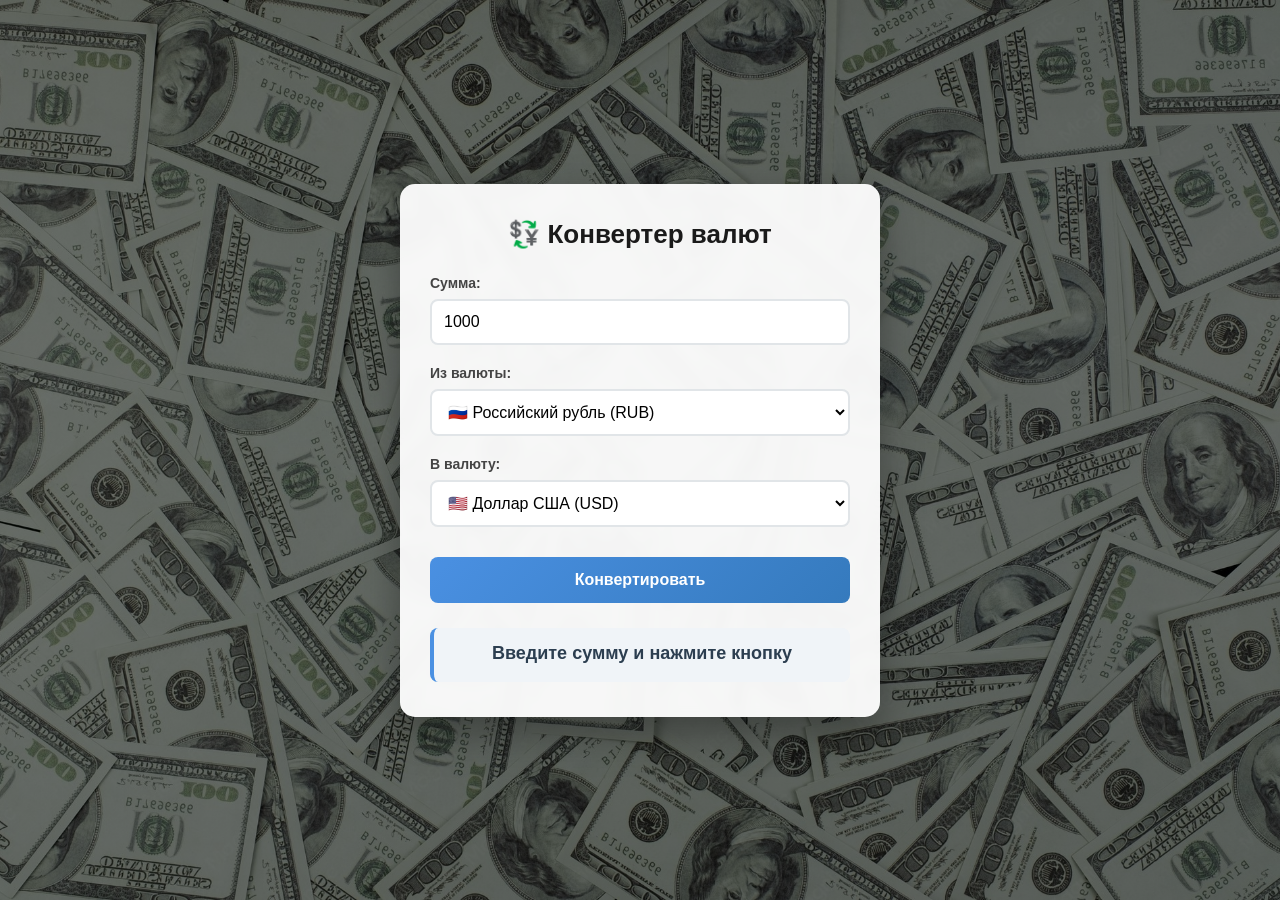
==== src/index.html @ 60f204c7 "Создание сайта (html, css, js)" ====
<!DOCTYPE html>
<html lang="ru">
<head>
    <meta charset="UTF-8">
    <meta name="viewport" content="width=device-width, initial-scale=1.0">
    <title>Конвертер валют</title>
    <!-- Подключаем отдельный CSS-файл -->
    <link rel="stylesheet" href="styles.css">
</head>
<body>

    <!-- Блок с конвертером -->
    <div class="converter-block">
        <h2>💱 Конвертер валют</h2>
        
        <div class="input-group">
            <label for="amount">Сумма:</label>
            <input type="number" id="amount" value="1000" min="0">
        </div>

        <div class="input-group">
            <label for="fromCurrency">Из валюты:</label>
            <select id="fromCurrency">
                <option value="RUB">🇷🇺 Российский рубль (RUB)</option>
                <option value="USD">🇺🇸 Доллар США (USD)</option>
                <option value="JPY">🇯🇵 Японская йена (JPY)</option>
            </select>
        </div>

        <div class="input-group">
            <label for="toCurrency">В валюту:</label>
            <select id="toCurrency">
                <option value="USD" selected>🇺🇸 Доллар США (USD)</option>
                <option value="RUB">🇷🇺 Российский рубль (RUB)</option>
                <option value="JPY">🇯🇵 Японская йена (JPY)</option>
            </select>
        </div>

        <button id="convertBtn">Конвертировать</button>

        <div class="result" id="result">Введите сумму и нажмите кнопку</div>
    </div>

    <!-- Подключаем отдельный JS-файл -->
    <script src="script.js"></script>
</body>
</html>
---- src/styles.css ----
/* Базовые стили для страницы с фоновой картинкой */
body {
    font-family: 'Segoe UI', Tahoma, Geneva, Verdana, sans-serif;
    margin: 0;
    min-height: 100vh;
    display: flex;
    justify-content: center;
    align-items: center;

    /* Фоновое изображение из папки img */
    background-image: 
        linear-gradient(rgba(0, 0, 0, 0.55), rgba(0, 0, 0, 0.55)), /* затемнение */
        url('img/money.jpg');
    background-size: cover;
    background-position: center;
    background-repeat: no-repeat;
    background-attachment: fixed; /* фон не двигается при прокрутке */
}

/* Стили для блока-конвертера */
.converter-block {
    background: rgba(255, 255, 255, 0.95); /* слегка прозрачный белый */
    padding: 35px 30px;
    border-radius: 15px;
    box-shadow: 0 15px 40px rgba(0, 0, 0, 0.35);
    width: 100%;
    max-width: 420px;
    text-align: center;
    backdrop-filter: blur(5px); /* лёгкое размытие фона под блоком */
}

.converter-block h2 {
    margin-top: 0;
    color: #1a1a1a;
    font-size: 26px;
    margin-bottom: 25px;
}

/* Стили для полей ввода и списков */
.input-group {
    margin-bottom: 20px;
    text-align: left;
}

.input-group label {
    display: block;
    margin-bottom: 8px;
    color: #444;
    font-weight: 600;
    font-size: 14px;
}

input[type="number"], select {
    width: 100%;
    padding: 12px;
    border: 2px solid #e1e5e8;
    border-radius: 8px;
    font-size: 16px;
    box-sizing: border-box;
    transition: border-color 0.3s, box-shadow 0.3s;
    outline: none;
    background-color: #fff;
}

input[type="number"]:focus, select:focus {
    border-color: #4a90e2;
    box-shadow: 0 0 0 3px rgba(74, 144, 226, 0.2);
}

/* Стили для кнопки */
button {
    width: 100%;
    padding: 14px;
    background: linear-gradient(135deg, #4a90e2, #357abd);
    color: white;
    border: none;
    border-radius: 8px;
    font-size: 16px;
    font-weight: bold;
    cursor: pointer;
    transition: transform 0.2s, box-shadow 0.2s;
    margin-top: 10px;
}

button:hover {
    transform: translateY(-2px);
    box-shadow: 0 6px 15px rgba(74, 144, 226, 0.4);
}

button:active {
    transform: translateY(0);
}

/* Стили для вывода результата */
.result {
    margin-top: 25px;
    padding: 15px;
    background-color: #f0f4f8;
    border-left: 4px solid #4a90e2;
    border-radius: 8px;
    font-size: 18px;
    font-weight: bold;
    color: #2c3e50;
    min-height: 24px;
    word-wrap: break-word;
}
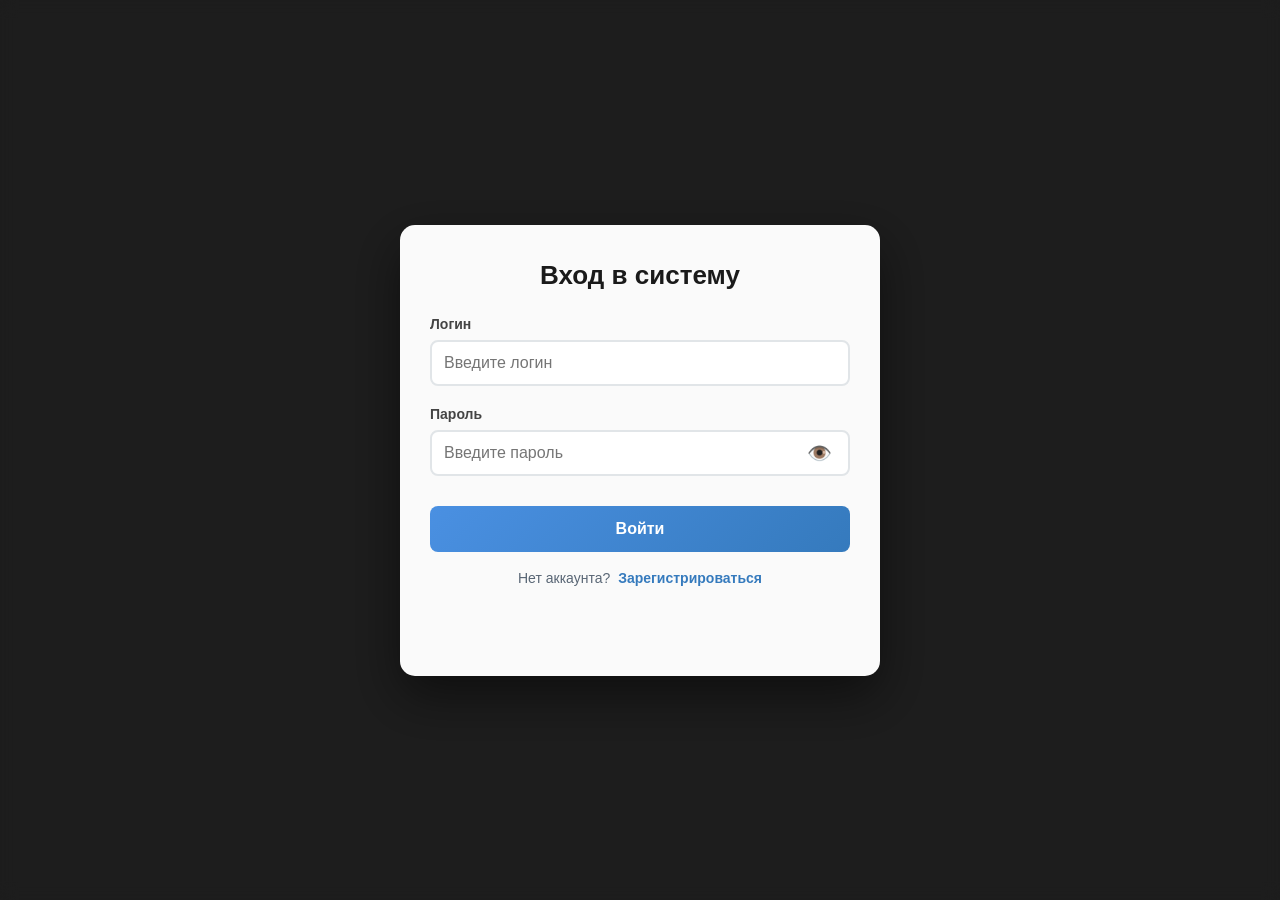
==== commit 0076e02c: "Full project" ====
--- a/src/index.html
+++ b/src/index.html
@@ -1,47 +1,112 @@
 <!DOCTYPE html>
 <html lang="ru">
 <head>
-    <meta charset="UTF-8">
-    <meta name="viewport" content="width=device-width, initial-scale=1.0">
-    <title>Конвертер валют</title>
-    <!-- Подключаем отдельный CSS-файл -->
-    <link rel="stylesheet" href="styles.css">
+<meta charset="UTF-8">
+<meta name="viewport" content="width=device-width, initial-scale=1.0">
+<title>Конвертер валют</title>
+<link rel="stylesheet" href="styles.css">
 </head>
 <body>
 
-    <!-- Блок с конвертером -->
-    <div class="converter-block">
-        <h2>💱 Конвертер валют</h2>
-        
-        <div class="input-group">
-            <label for="amount">Сумма:</label>
-            <input type="number" id="amount" value="1000" min="0">
-        </div>
+<div id="authModal" class="auth-modal">
+  <div class="auth-box">
+    <h2 id="authTitle">Вход в систему</h2>
+    <div class="input-group">
+      <label for="loginInput">Логин</label>
+      <input type="text" id="loginInput" placeholder="Введите логин">
+    </div>
+    <div class="input-group">
+      <label for="passwordInput">Пароль</label>
+      <div class="password-wrapper">
+        <input type="password" id="passwordInput" placeholder="Введите пароль">
+        <button type="button" id="togglePassword" class="toggle-password">👁️</button>
+      </div>
+    </div>
+    <button id="authSubmitBtn">Войти</button>
+    <div class="auth-switch">
+      <span id="authSwitchText">Нет аккаунта?</span>
+      <a href="#" id="authSwitchLink">Зарегистрироваться</a>
+    </div>
+    <div id="authMessage" class="auth-message"></div>
+  </div>
+</div>
 
-        <div class="input-group">
-            <label for="fromCurrency">Из валюты:</label>
-            <select id="fromCurrency">
-                <option value="RUB">🇷🇺 Российский рубль (RUB)</option>
-                <option value="USD">🇺🇸 Доллар США (USD)</option>
-                <option value="JPY">🇯🇵 Японская йена (JPY)</option>
-            </select>
-        </div>
+<div class="converter-block" id="converterBlock" style="display:none;">
+  <div class="user-bar">
+    <span>👤 <strong id="currentUser"></strong></span>
+    <button id="logoutBtn" class="logout-btn">Выйти</button>
+  </div>
 
-        <div class="input-group">
-            <label for="toCurrency">В валюту:</label>
-            <select id="toCurrency">
-                <option value="USD" selected>🇺🇸 Доллар США (USD)</option>
-                <option value="RUB">🇷🇺 Российский рубль (RUB)</option>
-                <option value="JPY">🇯🇵 Японская йена (JPY)</option>
-            </select>
-        </div>
+  <h2>Конвертер валют</h2>
 
-        <button id="convertBtn">Конвертировать</button>
+  <div class="input-group">
+    <label for="amount">Сумма:</label>
+    <input type="number" id="amount" min="0" step="any" value="100">
+  </div>
 
-        <div class="result" id="result">Введите сумму и нажмите кнопку</div>
+  <div class="input-group">
+    <label for="fromCurrency">Из валюты:</label>
+    <select id="fromCurrency">
+      <option value="USD">🇺🇸 Доллар США (USD)</option>
+      <option value="EUR">🇪🇺 Евро (EUR)</option>
+      <option value="RUB" selected>🇷🇺 Российский рубль (RUB)</option>
+      <option value="JPY">🇯🇵 Японская иена (JPY)</option>
+      <option value="GBP">🇬🇧 Британский фунт (GBP)</option>
+      <option value="CNY">🇨🇳 Китайский юань (CNY)</option>
+      <option value="CHF">🇨🇭 Швейцарский франк (CHF)</option>
+      <option value="CAD">🇨🇦 Канадский доллар (CAD)</option>
+      <option value="AUD">🇦🇺 Австралийский доллар (AUD)</option>
+      <option value="NZD">🇳🇿 Новозеландский доллар (NZD)</option>
+      <option value="HKD">🇭🇰 Гонконгский доллар (HKD)</option>
+      <option value="SGD">🇸🇬 Сингапурский доллар (SGD)</option>
+      <option value="INR">🇮🇳 Индийская рупия (INR)</option>
+      <option value="KRW">🇰🇷 Южнокорейская вона (KRW)</option>
+      <option value="AED">🇦🇪 Дирхам ОАЭ (AED)</option>
+    </select>
+  </div>
+
+  <div class="input-group">
+    <label for="toCurrency">В валюту:</label>
+    <select id="toCurrency">
+      <option value="USD" selected>🇺🇸 Доллар США (USD)</option>
+      <option value="EUR">🇪🇺 Евро (EUR)</option>
+      <option value="RUB">🇷🇺 Российский рубль (RUB)</option>
+      <option value="JPY">🇯🇵 Японская иена (JPY)</option>
+      <option value="GBP">🇬🇧 Британский фунт (GBP)</option>
+      <option value="CNY">🇨🇳 Китайский юань (CNY)</option>
+      <option value="CHF">🇨🇭 Швейцарский франк (CHF)</option>
+      <option value="CAD">🇨🇦 Канадский доллар (CAD)</option>
+      <option value="AUD">🇦🇺 Австралийский доллар (AUD)</option>
+      <option value="NZD">🇳🇿 Новозеландский доллар (NZD)</option>
+      <option value="HKD">🇭🇰 Гонконгский доллар (HKD)</option>
+      <option value="SGD">🇸🇬 Сингапурский доллар (SGD)</option>
+      <option value="INR">🇮🇳 Индийская рупия (INR)</option>
+      <option value="KRW">🇰🇷 Южнокорейская вона (KRW)</option>
+      <option value="AED">🇦🇪 Дирхам ОАЭ (AED)</option>
+    </select>
+  </div>
+
+  <button id="convertBtn">Подтвердить</button>
+  <button id="refreshBtn" class="refresh-button">Обновить курсы</button>
+
+  <div id="result" class="result">Загружаем курсы…</div>
+
+  <div class="history-section">
+    <h3>История операций</h3>
+    <div id="historyList" class="history-list">
+      <p class="history-empty">Пока нет сохранённых операций</p>
     </div>
+    <button id="clearHistoryBtn" class="clear-history-btn">🗑️ Очистить историю</button>
+  </div>
 
-    <!-- Подключаем отдельный JS-файл -->
-    <script src="script.js"></script>
+  <div class="rate-info" id="rateInfo"></div>
+  <div class="source-info">
+    Бесплатно, без регистрации. Курсы обновляются примерно раз в сутки. Без учёта комиссии банка. 
+    <a id="providerLink" href="https://www.exchangerate-api.com/" target="_blank" rel="noopener">Rates By Exchange Rate API</a>
+  </div>
+</div>
+
+<script src="script.js"></script>
+<script src="tests/scriptTest.js"></script>
 </body>
 </html>
--- a/src/styles.css
+++ b/src/styles.css
@@ -1,106 +1,319 @@
-/* Базовые стили для страницы с фоновой картинкой */
 body {
-    font-family: 'Segoe UI', Tahoma, Geneva, Verdana, sans-serif;
-    margin: 0;
-    min-height: 100vh;
-    display: flex;
-    justify-content: center;
-    align-items: center;
-
-    /* Фоновое изображение из папки img */
-    background-image: 
-        linear-gradient(rgba(0, 0, 0, 0.55), rgba(0, 0, 0, 0.55)), /* затемнение */
-        url('img/money.jpg');
-    background-size: cover;
-    background-position: center;
-    background-repeat: no-repeat;
-    background-attachment: fixed; /* фон не двигается при прокрутке */
-}
-
-/* Стили для блока-конвертера */
+font-family: 'Segoe UI', Tahoma, Geneva, Verdana, sans-serif;
+margin: 0;
+min-height: 100vh;
+display: flex;
+justify-content: center;
+align-items: center;
+background-image: 
+    linear-gradient(rgba(0, 0, 0, 0.55), rgba(0, 0, 0, 0.55)),
+    url('img/money.jpg');
+background-size: cover;
+background-position: center;
+background-repeat: no-repeat;
+background-attachment: fixed;
+}
 .converter-block {
-    background: rgba(255, 255, 255, 0.95); /* слегка прозрачный белый */
-    padding: 35px 30px;
-    border-radius: 15px;
-    box-shadow: 0 15px 40px rgba(0, 0, 0, 0.35);
+background: rgba(255, 255, 255, 0.95);
+padding: 35px 30px;
+border-radius: 15px;
+box-shadow: 0 15px 40px rgba(0, 0, 0, 0.35);
+width: 100%;
+max-width: 420px;
+text-align: center;
+backdrop-filter: blur(5px);
+}
+.converter-block h2 {
+margin-top: 0;
+color: #1a1a1a;
+font-size: 26px;
+margin-bottom: 25px;
+}
+.input-group {
+margin-bottom: 20px;
+text-align: left;
+}
+.input-group label {
+display: block;
+margin-bottom: 8px;
+color: #444;
+font-weight: 600;
+font-size: 14px;
+}
+input[type="number"], select {
+width: 100%;
+padding: 12px;
+border: 2px solid #e1e5e8;
+border-radius: 8px;
+font-size: 16px;
+box-sizing: border-box;
+transition: border-color 0.3s, box-shadow 0.3s;
+outline: none;
+background-color: #fff;
+}
+input[type="number"]:focus, select:focus {
+border-color: #4a90e2;
+box-shadow: 0 0 0 3px rgba(74, 144, 226, 0.2);
+}
+button {
+width: 100%;
+padding: 14px;
+background: linear-gradient(135deg, #4a90e2, #357abd);
+color: white;
+border: none;
+border-radius: 8px;
+font-size: 16px;
+font-weight: bold;
+cursor: pointer;
+transition: transform 0.2s, box-shadow 0.2s;
+margin-top: 10px;
+}
+button:hover {
+transform: translateY(-2px);
+box-shadow: 0 6px 15px rgba(74, 144, 226, 0.4);
+}
+button:active {
+transform: translateY(0);
+}
+.result {
+margin-top: 25px;
+padding: 15px;
+background-color: #f0f4f8;
+border-left: 4px solid #4a90e2;
+border-radius: 8px;
+font-size: 18px;
+font-weight: bold;
+color: #2c3e50;
+min-height: 24px;
+word-wrap: break-word;
+}
+body { padding: 20px; box-sizing: border-box; }
+.converter-block { box-sizing: border-box; }
+.rate-info, .source-info { font-size: 13px; line-height: 1.5; color: #596675; }
+.source-info a { color: #357abd; }
+button:disabled { opacity: .65; cursor: wait; transform: none; }
+.result.error { color: #b42318; border-left-color: #b42318; }
+@media (max-width: 480px) {
+.converter-block { padding: 25px 20px; }
+.converter-block h2 { font-size: 23px; }
+}
+.refresh-button { background: #edf3fa; color: #357abd; font-size: 14px; padding: 10px; }
+
+.auth-modal {
+  position: fixed;
+  inset: 0;
+  background: rgba(0, 0, 0, 0.75);
+  display: flex;
+  justify-content: center;
+  align-items: center;
+  z-index: 1000;
+  padding: 20px;
+  backdrop-filter: blur(8px);
+}
+.auth-modal.hidden { display: none; }
+
+.auth-box {
+  background: rgba(255, 255, 255, 0.98);
+  padding: 35px 30px;
+  border-radius: 15px;
+  box-shadow: 0 20px 50px rgba(0, 0, 0, 0.5);
+  width: 100%;
+  max-width: 420px;
+  text-align: center;
+  backdrop-filter: blur(5px);
+}
+.auth-box h2 {
+  margin-top: 0;
+  color: #1a1a1a;
+  font-size: 26px;
+  margin-bottom: 25px;
+}
+
+.password-wrapper {
+  position: relative;
+  display: flex;
+  align-items: center;
+}
+.password-wrapper input {
+  padding-right: 50px;
+}
+.toggle-password {
+  position: absolute;
+  right: 8px;
+  top: 50%;
+  transform: translateY(-50%);
+  background: transparent;
+  border: none;
+  font-size: 20px;
+  cursor: pointer;
+  padding: 6px 10px;
+  width: auto;
+  margin: 0;
+  border-radius: 6px;
+  transition: background 0.2s;
+}
+.toggle-password:hover {
+  background: #edf3fa;
+  transform: translateY(-50%);
+  box-shadow: none;
+}
+
+.auth-switch {
+  margin-top: 18px;
+  font-size: 14px;
+  color: #596675;
+}
+.auth-switch a {
+  color: #357abd;
+  font-weight: 600;
+  text-decoration: none;
+  margin-left: 4px;
+}
+.auth-switch a:hover { text-decoration: underline; }
+
+.auth-message {
+  margin-top: 15px;
+  padding: 10px;
+  border-radius: 8px;
+  font-size: 14px;
+  min-height: 20px;
+}
+.auth-message.error {
+  background: #fdecea;
+  color: #b42318;
+  border-left: 4px solid #b42318;
+}
+.auth-message.success {
+  background: #e6f7ed;
+  color: #0a6b33;
+  border-left: 4px solid #0a6b33;
+}
+
+.user-bar {
+  display: flex;
+  justify-content: space-between;
+  align-items: center;
+  margin-bottom: 20px;
+  padding: 10px 15px;
+  background: #edf3fa;
+  border-radius: 10px;
+  font-size: 14px;
+  color: #2c3e50;
+}
+.logout-btn {
+  background: #b42318;
+  color: white;
+  padding: 8px 14px;
+  font-size: 13px;
+  width: auto;
+  margin: 0;
+  border-radius: 6px;
+}
+.logout-btn:hover {
+  background: #8e1a12;
+  transform: translateY(-1px);
+}
+
+.history-section {
+  margin-top: 25px;
+  text-align: left;
+  border-top: 1px solid #e1e5e8;
+  padding-top: 20px;
+}
+.history-section h3 {
+  margin: 0 0 12px 0;
+  color: #2c3e50;
+  font-size: 16px;
+}
+.history-list {
+  max-height: 220px;
+  overflow-y: auto;
+  background: #f8fafc;
+  border-radius: 8px;
+  padding: 10px;
+  border: 1px solid #e1e5e8;
+}
+.history-item {
+  padding: 10px;
+  background: white;
+  border-radius: 6px;
+  margin-bottom: 8px;
+  font-size: 14px;
+  border-left: 3px solid #4a90e2;
+  box-shadow: 0 1px 3px rgba(0,0,0,0.05);
+}
+.history-item:last-child { margin-bottom: 0; }
+.history-item .h-top {
+  display: flex;
+  justify-content: space-between;
+  font-weight: 600;
+  color: #2c3e50;
+  margin-bottom: 4px;
+}
+.history-item .h-date {
+  font-size: 12px;
+  color: #8a95a3;
+  font-weight: normal;
+}
+.history-item .h-result {
+  color: #357abd;
+  font-weight: 600;
+}
+.history-empty {
+  text-align: center;
+  color: #8a95a3;
+  font-style: italic;
+  margin: 10px 0;
+}
+.clear-history-btn {
+  margin-top: 10px;
+  background: #f0f4f8;
+  color: #b42318;
+  font-size: 13px;
+  padding: 8px;
+}
+.clear-history-btn:hover {
+  background: #fdecea;
+}
+
+/* Исправление полей формы авторизации */
+.auth-box .input-group input[type="text"],
+.auth-box .input-group input[type="password"] {
+    display: block;
     width: 100%;
-    max-width: 420px;
-    text-align: center;
-    backdrop-filter: blur(5px); /* лёгкое размытие фона под блоком */
-}
-
-.converter-block h2 {
-    margin-top: 0;
-    color: #1a1a1a;
-    font-size: 26px;
-    margin-bottom: 25px;
-}
-
-/* Стили для полей ввода и списков */
-.input-group {
-    margin-bottom: 20px;
-    text-align: left;
-}
-
-.input-group label {
-    display: block;
-    margin-bottom: 8px;
-    color: #444;
-    font-weight: 600;
-    font-size: 14px;
-}
-
-input[type="number"], select {
-    width: 100%;
+    min-width: 0;
+    box-sizing: border-box;
     padding: 12px;
     border: 2px solid #e1e5e8;
     border-radius: 8px;
     font-size: 16px;
-    box-sizing: border-box;
-    transition: border-color 0.3s, box-shadow 0.3s;
+    background: #fff;
     outline: none;
-    background-color: #fff;
-}
-
-input[type="number"]:focus, select:focus {
+}
+
+.auth-box .input-group input[type="text"]:focus,
+.auth-box .input-group input[type="password"]:focus {
     border-color: #4a90e2;
     box-shadow: 0 0 0 3px rgba(74, 144, 226, 0.2);
 }
 
-/* Стили для кнопки */
-button {
+.auth-box .password-wrapper {
     width: 100%;
-    padding: 14px;
-    background: linear-gradient(135deg, #4a90e2, #357abd);
-    color: white;
-    border: none;
-    border-radius: 8px;
-    font-size: 16px;
-    font-weight: bold;
-    cursor: pointer;
-    transition: transform 0.2s, box-shadow 0.2s;
-    margin-top: 10px;
-}
-
-button:hover {
-    transform: translateY(-2px);
-    box-shadow: 0 6px 15px rgba(74, 144, 226, 0.4);
-}
-
-button:active {
-    transform: translateY(0);
-}
-
-/* Стили для вывода результата */
-.result {
-    margin-top: 25px;
-    padding: 15px;
-    background-color: #f0f4f8;
-    border-left: 4px solid #4a90e2;
-    border-radius: 8px;
-    font-size: 18px;
-    font-weight: bold;
-    color: #2c3e50;
-    min-height: 24px;
-    word-wrap: break-word;
-}+    min-width: 0;
+}
+
+.auth-box .password-wrapper input {
+    flex: 1;
+    width: 100%;
+    padding-right: 48px;
+}
+
+.auth-box .toggle-password {
+    right: 8px;
+    left: auto;
+}
+
+.auth-box .input-group {
+    width: 100%;
+    box-sizing: border-box;
+}
